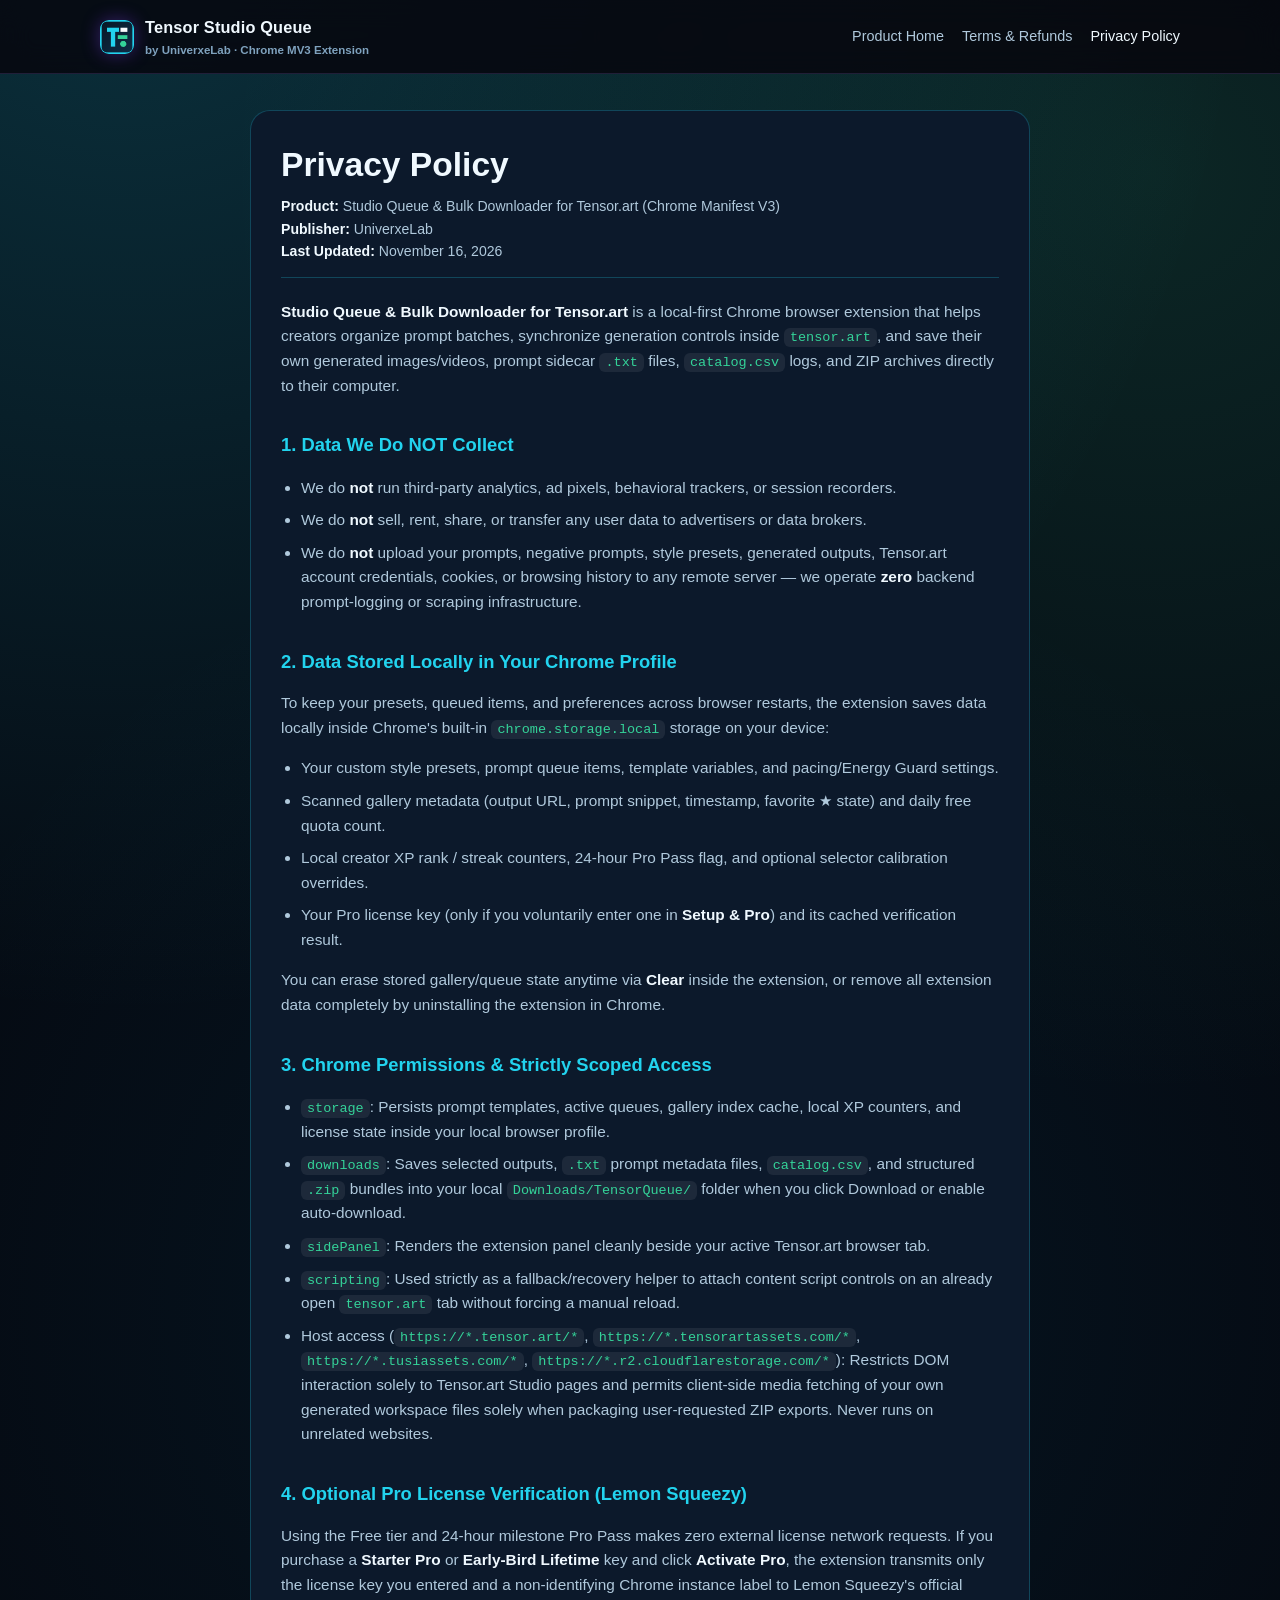
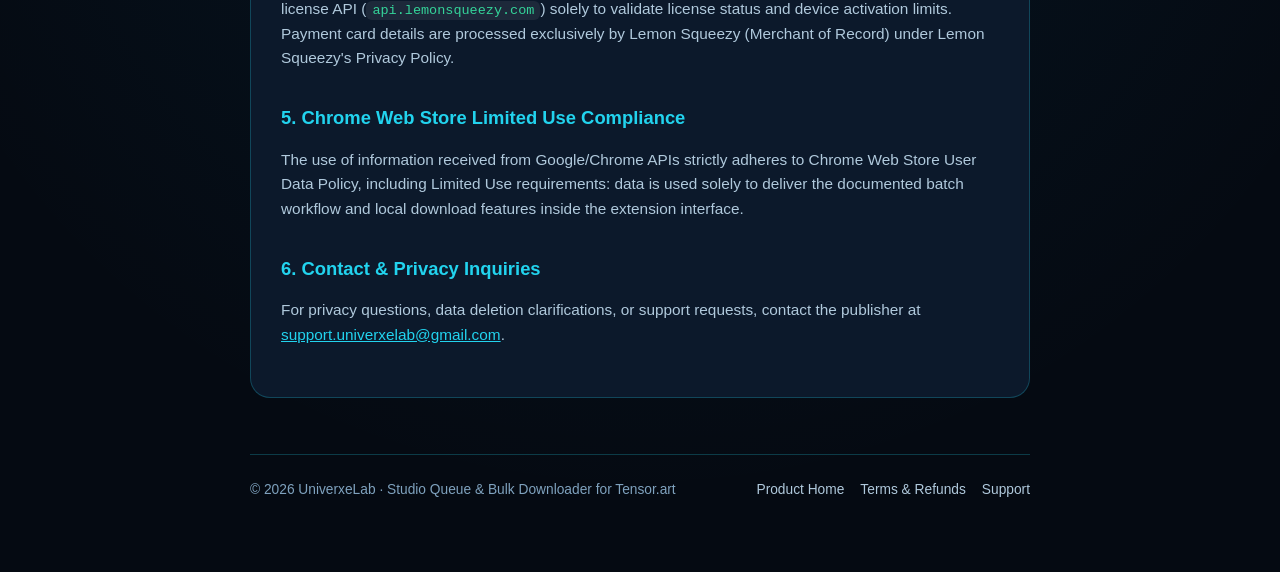
==== privacy-policy.html @ 4c56f5c7 "Deploy Tensor Studio Queue v0.1.0 site, privacy policy, and store showcase" ====
<!DOCTYPE html>
<html lang="en">
  <head>
    <meta charset="UTF-8" />
    <meta name="viewport" content="width=device-width, initial-scale=1.0" />
    <title>Privacy Policy — Studio Queue &amp; Bulk Downloader for Tensor.art</title>
    <meta
      http-equiv="Content-Security-Policy"
      content="default-src 'self'; img-src 'self' data:; style-src 'self'; script-src 'self'; object-src 'none'; base-uri 'self'; form-action 'none';"
    />
    <meta name="referrer" content="strict-origin-when-cross-origin" />
    <link rel="icon" type="image/png" href="./assets/icon128.png" />
    <link rel="stylesheet" href="./styles.css" />
  </head>
  <body>
    <header class="topbar">
      <div class="topbar-inner">
        <a class="brand" href="./index.html">
          <img src="./assets/icon128.png" alt="Tensor Studio Queue icon" width="34" height="34" />
          <span>
            <span class="brand-name">Tensor Studio Queue</span>
            <span class="brand-sub">by UniverxeLab · Chrome MV3 Extension</span>
          </span>
        </a>
        <nav class="nav-links" aria-label="Primary navigation">
          <a href="./index.html">Product Home</a>
          <a href="./terms.html">Terms &amp; Refunds</a>
          <a href="./privacy-policy.html" aria-current="page">Privacy Policy</a>
        </nav>
      </div>
    </header>

    <main class="wrap wrap-narrow">
      <article class="legal-doc">
        <h1>Privacy Policy</h1>
        <div class="meta-bar">
          <strong>Product:</strong> Studio Queue &amp; Bulk Downloader for Tensor.art (Chrome Manifest V3)<br />
          <strong>Publisher:</strong> UniverxeLab<br />
          <strong>Last Updated:</strong> November 16, 2026
        </div>

        <p>
          <strong>Studio Queue &amp; Bulk Downloader for Tensor.art</strong> is a local-first Chrome browser extension
          that helps creators organize prompt batches, synchronize generation controls inside <code>tensor.art</code>,
          and save their own generated images/videos, prompt sidecar <code>.txt</code> files, <code>catalog.csv</code>
          logs, and ZIP archives directly to their computer.
        </p>

        <h2>1. Data We Do NOT Collect</h2>
        <ul>
          <li>We do <strong>not</strong> run third-party analytics, ad pixels, behavioral trackers, or session recorders.</li>
          <li>We do <strong>not</strong> sell, rent, share, or transfer any user data to advertisers or data brokers.</li>
          <li>
            We do <strong>not</strong> upload your prompts, negative prompts, style presets, generated outputs, Tensor.art
            account credentials, cookies, or browsing history to any remote server — we operate <strong>zero</strong>
            backend prompt-logging or scraping infrastructure.
          </li>
        </ul>

        <h2>2. Data Stored Locally in Your Chrome Profile</h2>
        <p>
          To keep your presets, queued items, and preferences across browser restarts, the extension saves data locally
          inside Chrome's built-in <code>chrome.storage.local</code> storage on your device:
        </p>
        <ul>
          <li>Your custom style presets, prompt queue items, template variables, and pacing/Energy Guard settings.</li>
          <li>Scanned gallery metadata (output URL, prompt snippet, timestamp, favorite ★ state) and daily free quota count.</li>
          <li>Local creator XP rank / streak counters, 24-hour Pro Pass flag, and optional selector calibration overrides.</li>
          <li>Your Pro license key (only if you voluntarily enter one in <strong>Setup &amp; Pro</strong>) and its cached verification result.</li>
        </ul>
        <p>
          You can erase stored gallery/queue state anytime via <strong>Clear</strong> inside the extension, or remove all
          extension data completely by uninstalling the extension in Chrome.
        </p>

        <h2>3. Chrome Permissions &amp; Strictly Scoped Access</h2>
        <ul>
          <li>
            <code>storage</code>: Persists prompt templates, active queues, gallery index cache, local XP counters, and
            license state inside your local browser profile.
          </li>
          <li>
            <code>downloads</code>: Saves selected outputs, <code>.txt</code> prompt metadata files, <code>catalog.csv</code>,
            and structured <code>.zip</code> bundles into your local <code>Downloads/TensorQueue/</code> folder when you click
            Download or enable auto-download.
          </li>
          <li>
            <code>sidePanel</code>: Renders the extension panel cleanly beside your active Tensor.art browser tab.
          </li>
          <li>
            <code>scripting</code>: Used strictly as a fallback/recovery helper to attach content script controls on an
            already open <code>tensor.art</code> tab without forcing a manual reload.
          </li>
          <li>
            Host access (<code>https://*.tensor.art/*</code>, <code>https://*.tensorartassets.com/*</code>,
            <code>https://*.tusiassets.com/*</code>, <code>https://*.r2.cloudflarestorage.com/*</code>): Restricts DOM
            interaction solely to Tensor.art Studio pages and permits client-side media fetching of your own generated
            workspace files solely when packaging user-requested ZIP exports. Never runs on unrelated websites.
          </li>
        </ul>

        <h2>4. Optional Pro License Verification (Lemon Squeezy)</h2>
        <p>
          Using the Free tier and 24-hour milestone Pro Pass makes zero external license network requests. If you purchase
          a <strong>Starter Pro</strong> or <strong>Early-Bird Lifetime</strong> key and click <strong>Activate Pro</strong>,
          the extension transmits only the license key you entered and a non-identifying Chrome instance label to Lemon
          Squeezy's official license API (<code>api.lemonsqueezy.com</code>) solely to validate license status and device
          activation limits. Payment card details are processed exclusively by Lemon Squeezy (Merchant of Record) under
          Lemon Squeezy's Privacy Policy.
        </p>

        <h2>5. Chrome Web Store Limited Use Compliance</h2>
        <p>
          The use of information received from Google/Chrome APIs strictly adheres to Chrome Web Store User Data Policy,
          including Limited Use requirements: data is used solely to deliver the documented batch workflow and local
          download features inside the extension interface.
        </p>

        <h2>6. Contact &amp; Privacy Inquiries</h2>
        <p>
          For privacy questions, data deletion clarifications, or support requests, contact the publisher at
          <a href="mailto:support.univerxelab@gmail.com">support.univerxelab@gmail.com</a>.
        </p>
      </article>

      <footer>
        <span>© 2026 UniverxeLab · Studio Queue &amp; Bulk Downloader for Tensor.art</span>
        <div class="footer-links">
          <a href="./index.html">Product Home</a>
          <a href="./terms.html">Terms &amp; Refunds</a>
          <a href="mailto:support.univerxelab@gmail.com">Support</a>
        </div>
      </footer>
    </main>
  </body>
</html>
---- styles.css ----
:root {
  --bg: #050a12;
  --bg-elev: #0a1424;
  --card: #0c192b;
  --card-2: #11223a;
  --border: rgba(34, 211, 238, 0.24);
  --border-strong: rgba(34, 211, 238, 0.48);
  --mint-border: rgba(52, 211, 153, 0.5);
  --text: #f0f9ff;
  --muted: #b0c9dc;
  --subtle: #7fa2be;
  --accent: #22d3ee;
  --violet: #0891b2;
  --mint: #34d399;
  --gold: #fbbf24;
  --radius: 18px;
}

* {
  box-sizing: border-box;
}

html {
  scroll-behavior: smooth;
}

body {
  margin: 0;
  background:
    radial-gradient(circle at 10% -5%, rgba(34, 211, 238, 0.2), transparent 44%),
    radial-gradient(circle at 90% 8%, rgba(52, 211, 153, 0.14), transparent 40%),
    radial-gradient(circle at 50% 60%, rgba(14, 165, 233, 0.08), transparent 55%),
    var(--bg);
  color: var(--text);
  font-family: -apple-system, BlinkMacSystemFont, "Segoe UI", Roboto, Inter, sans-serif;
  line-height: 1.6;
  -webkit-font-smoothing: antialiased;
}

img {
  max-width: 100%;
  display: block;
}

a {
  color: var(--accent);
}

code {
  background: rgba(255, 255, 255, 0.07);
  padding: 2px 6px;
  border-radius: 6px;
  font-size: 0.88em;
  color: var(--mint);
}

.topbar {
  position: sticky;
  top: 0;
  z-index: 40;
  backdrop-filter: blur(14px);
  background: rgba(7, 6, 13, 0.82);
  border-bottom: 1px solid rgba(167, 139, 250, 0.16);
}

.topbar-inner {
  max-width: 1120px;
  margin: 0 auto;
  padding: 14px 20px;
  display: flex;
  align-items: center;
  justify-content: space-between;
  gap: 16px;
  flex-wrap: wrap;
}

.brand {
  display: inline-flex;
  align-items: center;
  gap: 11px;
  text-decoration: none;
  color: var(--text);
}

.brand img {
  width: 34px;
  height: 34px;
  border-radius: 9px;
  box-shadow: 0 0 18px rgba(124, 58, 237, 0.4);
}

.brand-name {
  font-weight: 800;
  font-size: 1.02rem;
  letter-spacing: 0.01em;
}

.brand-sub {
  display: block;
  font-size: 0.72rem;
  color: var(--subtle);
  font-weight: 600;
}

.nav-links {
  display: flex;
  align-items: center;
  gap: 18px;
  flex-wrap: wrap;
  font-size: 0.9rem;
}

.nav-links a {
  color: var(--muted);
  text-decoration: none;
  font-weight: 500;
}

.nav-links a:hover,
.nav-links a[aria-current="page"] {
  color: var(--text);
}

.wrap {
  max-width: 1120px;
  margin: 0 auto;
  padding: 36px 20px 72px;
}

.wrap-narrow {
  max-width: 820px;
}

.hero {
  background: linear-gradient(155deg, rgba(25, 22, 50, 0.92), rgba(13, 11, 25, 0.96));
  border: 1px solid var(--border);
  border-radius: 24px;
  padding: 38px 34px;
  box-shadow: 0 24px 60px rgba(0, 0, 0, 0.45);
}

.badge {
  display: inline-flex;
  align-items: center;
  gap: 8px;
  padding: 5px 13px;
  border-radius: 999px;
  background: rgba(124, 58, 237, 0.18);
  border: 1px solid rgba(167, 139, 250, 0.42);
  color: #ddd6fe;
  font-size: 0.76rem;
  font-weight: 700;
  letter-spacing: 0.05em;
  text-transform: uppercase;
}

.hero h1 {
  margin: 16px 0 12px;
  font-size: clamp(1.95rem, 3.8vw, 2.9rem);
  line-height: 1.12;
  letter-spacing: -0.02em;
}

.grad-text {
  background: linear-gradient(110deg, #f5f3ff 10%, #a78bfa 55%, #34d399 100%);
  -webkit-background-clip: text;
  background-clip: text;
  color: transparent;
}

.hero-sub {
  color: var(--muted);
  font-size: 1.05rem;
  max-width: 68ch;
  margin: 0 0 24px;
}

.cta-row {
  display: flex;
  gap: 12px;
  flex-wrap: wrap;
  margin-bottom: 22px;
}

.btn {
  display: inline-flex;
  align-items: center;
  justify-content: center;
  gap: 8px;
  padding: 12px 22px;
  border-radius: 12px;
  font-weight: 700;
  font-size: 0.94rem;
  text-decoration: none;
  border: 1px solid var(--border);
  color: var(--text);
  background: var(--card-2);
  cursor: pointer;
  transition: transform 0.15s ease, border-color 0.15s ease, filter 0.15s ease;
}

.btn:hover {
  transform: translateY(-1px);
  border-color: var(--border-strong);
}

.btn-sm {
  padding: 8px 14px;
  font-size: 0.84rem;
  border-radius: 10px;
}

.btn-mint {
  background: linear-gradient(135deg, #10b981, #34d399);
  color: #052219;
  border-color: transparent;
  box-shadow: 0 8px 24px rgba(16, 185, 129, 0.25);
}

.btn-violet {
  background: linear-gradient(135deg, #7c3aed, #8b5cf6);
  color: #ffffff;
  border-color: transparent;
  box-shadow: 0 8px 24px rgba(124, 58, 237, 0.28);
}

.trust-row {
  display: flex;
  flex-wrap: wrap;
  gap: 10px;
  margin-bottom: 28px;
}

.trust-pill {
  padding: 6px 12px;
  border-radius: 999px;
  background: rgba(255, 255, 255, 0.04);
  border: 1px solid rgba(167, 139, 250, 0.2);
  color: var(--muted);
  font-size: 0.82rem;
  font-weight: 600;
}

.trust-pill strong {
  color: var(--mint);
}

.hero-frame {
  border-radius: 16px;
  overflow: hidden;
  border: 1px solid rgba(52, 211, 153, 0.35);
  box-shadow: 0 18px 46px rgba(0, 0, 0, 0.5);
  background: #0a0814;
}

.hero-frame img {
  width: 100%;
  height: auto;
}

section {
  margin-top: 62px;
}

.section-head {
  margin-bottom: 24px;
}

.section-kicker {
  font-size: 0.78rem;
  font-weight: 700;
  letter-spacing: 0.08em;
  text-transform: uppercase;
  color: var(--mint);
  margin-bottom: 6px;
}

.section-head h2 {
  margin: 0 0 8px;
  font-size: clamp(1.45rem, 2.6vw, 2rem);
  line-height: 1.2;
}

.section-head p {
  margin: 0;
  color: var(--muted);
  max-width: 66ch;
}

.grid-3 {
  display: grid;
  grid-template-columns: repeat(auto-fit, minmax(250px, 1fr));
  gap: 18px;
}

.grid-2 {
  display: grid;
  grid-template-columns: repeat(2, minmax(0, 1fr));
  gap: 20px;
}

.mt-20 {
  margin-top: 20px;
}

.card {
  background: var(--card);
  border: 1px solid var(--border);
  border-radius: var(--radius);
  padding: 24px;
}

.card h3 {
  margin: 0 0 8px;
  font-size: 1.08rem;
  color: var(--text);
}

.card p,
.card li {
  color: var(--muted);
  font-size: 0.94rem;
}

.card ul {
  padding-left: 18px;
  margin: 12px 0 0;
}

.card li + li {
  margin-top: 6px;
}

.step-num {
  display: inline-flex;
  align-items: center;
  justify-content: center;
  width: 30px;
  height: 30px;
  border-radius: 9px;
  background: rgba(124, 58, 237, 0.25);
  border: 1px solid rgba(167, 139, 250, 0.45);
  color: #ddd6fe;
  font-weight: 800;
  font-size: 0.85rem;
  margin-bottom: 12px;
}

.shot-card {
  background: var(--card);
  border: 1px solid var(--border);
  border-radius: var(--radius);
  overflow: hidden;
  display: flex;
  flex-direction: column;
  transition: border-color 0.16s ease, transform 0.16s ease;
}

.shot-card:hover {
  border-color: var(--mint-border);
  transform: translateY(-2px);
}

.shot-thumb {
  border: 0;
  padding: 0;
  background: #0a0815;
  cursor: zoom-in;
  display: block;
  width: 100%;
  aspect-ratio: 16 / 10;
  overflow: hidden;
}

.shot-thumb img {
  width: 100%;
  height: 100%;
  object-fit: cover;
}

.shot-body {
  padding: 18px 20px 20px;
}

.shot-tag {
  font-size: 0.74rem;
  font-weight: 700;
  text-transform: uppercase;
  letter-spacing: 0.06em;
  color: var(--accent);
  margin-bottom: 4px;
}

.shot-body h3 {
  margin: 0 0 6px;
  font-size: 1.02rem;
}

.shot-body p {
  margin: 0;
  color: var(--muted);
  font-size: 0.9rem;
}

.price-card {
  display: flex;
  flex-direction: column;
  justify-content: space-between;
  gap: 20px;
}

.price-card-head {
  padding-bottom: 14px;
  border-bottom: 1px solid rgba(167, 139, 250, 0.16);
  margin-bottom: 14px;
}

.price-card h3 {
  margin: 0 0 6px;
  font-size: 1.28rem;
  font-weight: 800;
  letter-spacing: -0.015em;
  color: #ffffff;
}

.price-card ul {
  margin: 0;
}

.card-featured {
  border-color: var(--mint-border);
  background: linear-gradient(155deg, rgba(124, 58, 237, 0.2), rgba(20, 241, 149, 0.08));
  box-shadow: 0 14px 38px rgba(124, 58, 237, 0.16), 0 8px 24px rgba(16, 185, 129, 0.1);
}

.plan-badge {
  display: inline-block;
  padding: 4px 11px;
  border-radius: 999px;
  font-size: 0.7rem;
  font-weight: 700;
  text-transform: uppercase;
  letter-spacing: 0.06em;
  margin-bottom: 12px;
}

.plan-badge-slate {
  background: rgba(148, 163, 184, 0.1);
  border: 1px solid rgba(148, 163, 184, 0.28);
  color: #cbd5e1;
}

.plan-badge-indigo {
  background: rgba(99, 102, 241, 0.14);
  border: 1px solid rgba(129, 140, 248, 0.36);
  color: #c7d2fe;
}

.plan-badge-violet {
  background: linear-gradient(135deg, rgba(124, 58, 237, 0.32), rgba(99, 102, 241, 0.24));
  border: 1px solid rgba(167, 139, 250, 0.62);
  color: #ede9fe;
  box-shadow: 0 0 18px rgba(139, 92, 246, 0.22);
}

.price {
  font-size: 2rem;
  font-weight: 800;
  color: var(--mint);
  line-height: 1.1;
  margin: 0;
}

.price-neutral {
  color: #f1f5f9;
}

.price-indigo {
  color: #ddd6fe;
}

.price s.price-strike {
  font-size: 1.22rem;
  font-weight: 700;
  color: var(--subtle);
  text-decoration: line-through;
  text-decoration-thickness: 2px;
  margin-right: 6px;
}

.price span {
  font-size: 0.9rem;
  color: var(--muted);
  font-weight: 600;
}

.price-batch-note {
  margin: 0 0 14px;
  padding: 8px 11px;
  border-radius: 10px;
  border: 1px solid rgba(52, 211, 153, 0.3);
  background: rgba(52, 211, 153, 0.08);
  font-size: 0.81rem;
  line-height: 1.42;
  color: #a7f3d0;
  font-weight: 600;
}

.callout-banner {
  margin-top: 22px;
  padding: 18px 22px;
  border-radius: 16px;
  border: 1px solid rgba(139, 92, 246, 0.36);
  background: linear-gradient(135deg, rgba(124, 58, 237, 0.12), rgba(19, 17, 38, 0.92));
  color: var(--text);
  font-size: 0.94rem;
}

.callout-banner strong {
  color: #c4b5fd;
}

.faq-list {
  display: grid;
  gap: 12px;
}

.faq-item {
  background: var(--card);
  border: 1px solid var(--border);
  border-radius: 14px;
  padding: 16px 20px;
}

.faq-item summary {
  cursor: pointer;
  font-weight: 700;
  font-size: 0.98rem;
  color: var(--text);
  list-style: none;
  display: flex;
  justify-content: space-between;
  align-items: center;
  gap: 12px;
}

.faq-item summary::after {
  content: "+";
  color: var(--mint);
  font-size: 1.2rem;
  font-weight: 700;
}

.faq-item[open] summary::after {
  content: "−";
}

.faq-item p {
  margin: 12px 0 0;
  color: var(--muted);
  font-size: 0.93rem;
}

.legal-doc {
  background: var(--card);
  border: 1px solid var(--border);
  border-radius: 20px;
  padding: 34px 30px;
}

.legal-doc h1 {
  margin: 0 0 10px;
  font-size: clamp(1.6rem, 3vw, 2.1rem);
  line-height: 1.2;
}

.legal-doc h2 {
  margin: 2rem 0 0.65rem;
  font-size: 1.15rem;
  color: var(--accent);
}

.legal-doc p,
.legal-doc li {
  color: var(--muted);
  font-size: 0.96rem;
}

.legal-doc strong {
  color: var(--text);
}

.legal-doc ul {
  padding-left: 20px;
}

.legal-doc li + li {
  margin-top: 8px;
}

.meta-bar {
  font-size: 0.88rem;
  color: var(--muted);
  border-bottom: 1px solid var(--border);
  padding-bottom: 14px;
  margin-bottom: 22px;
}

footer {
  margin-top: 56px;
  border-top: 1px solid var(--border);
  padding-top: 24px;
  display: flex;
  justify-content: space-between;
  align-items: center;
  flex-wrap: wrap;
  gap: 14px;
  color: var(--subtle);
  font-size: 0.86rem;
}

.footer-links {
  display: flex;
  flex-wrap: wrap;
  gap: 16px;
}

.footer-links a {
  color: var(--muted);
  text-decoration: none;
}

.footer-links a:hover {
  color: var(--text);
}

.lightbox {
  position: fixed;
  inset: 0;
  z-index: 90;
  background: rgba(5, 4, 10, 0.9);
  display: none;
  align-items: center;
  justify-content: center;
  padding: 24px;
}

.lightbox.open {
  display: flex;
}

.lightbox-inner {
  max-width: 1080px;
  width: 100%;
  background: var(--card);
  border: 1px solid var(--border-strong);
  border-radius: 16px;
  overflow: hidden;
}

.lightbox-bar {
  display: flex;
  justify-content: space-between;
  align-items: center;
  padding: 10px 16px;
  border-bottom: 1px solid var(--border);
  font-size: 0.9rem;
  font-weight: 600;
}

.lightbox-close {
  background: transparent;
  border: 1px solid var(--border);
  color: var(--text);
  border-radius: 8px;
  padding: 4px 10px;
  cursor: pointer;
  font-weight: 700;
}

.hero-top {
  margin-top: 0;
}

.shot-wide {
  margin-top: 20px;
}

.shot-wide-grid {
  gap: 0;
  align-items: center;
}

.shot-wide-body {
  padding: 26px 28px;
}

.mb-12 {
  margin-bottom: 12px;
}

.section-compact {
  margin-top: 44px;
}

.cta-tight {
  margin: 16px 0 0;
}

.maker-head {
  display: flex;
  align-items: center;
  gap: 14px;
  margin-bottom: 14px;
}

.maker-avatar {
  width: 48px;
  height: 48px;
  border-radius: 14px;
  display: inline-flex;
  align-items: center;
  justify-content: center;
  font-weight: 800;
  font-size: 1.05rem;
  letter-spacing: 0.04em;
  color: #04130d;
  background: linear-gradient(135deg, var(--accent), var(--mint));
  flex-shrink: 0;
  box-shadow: 0 0 22px rgba(52, 211, 153, 0.25);
}

.maker-meta {
  font-size: 0.8rem;
  color: var(--mint);
  font-weight: 700;
  letter-spacing: 0.03em;
  text-transform: uppercase;
}

.maker-pills {
  display: flex;
  flex-wrap: wrap;
  gap: 8px;
  margin-top: 16px;
}

.maker-pill {
  padding: 5px 10px;
  border-radius: 999px;
  background: rgba(255, 255, 255, 0.04);
  border: 1px solid var(--border);
  font-size: 0.78rem;
  color: var(--muted);
  font-weight: 600;
}

.divider-top {
  margin-top: 20px;
  padding-top: 16px;
  border-top: 1px solid var(--border);
  font-size: 0.86rem;
  color: var(--muted);
}

@media (max-width: 720px) {
  .grid-2 {
    grid-template-columns: 1fr;
  }
}

@media (max-width: 640px) {
  .hero {
    padding: 26px 20px;
  }
  .legal-doc {
    padding: 24px 18px;
  }
  .nav-links {
    gap: 12px;
    font-size: 0.84rem;
  }
}
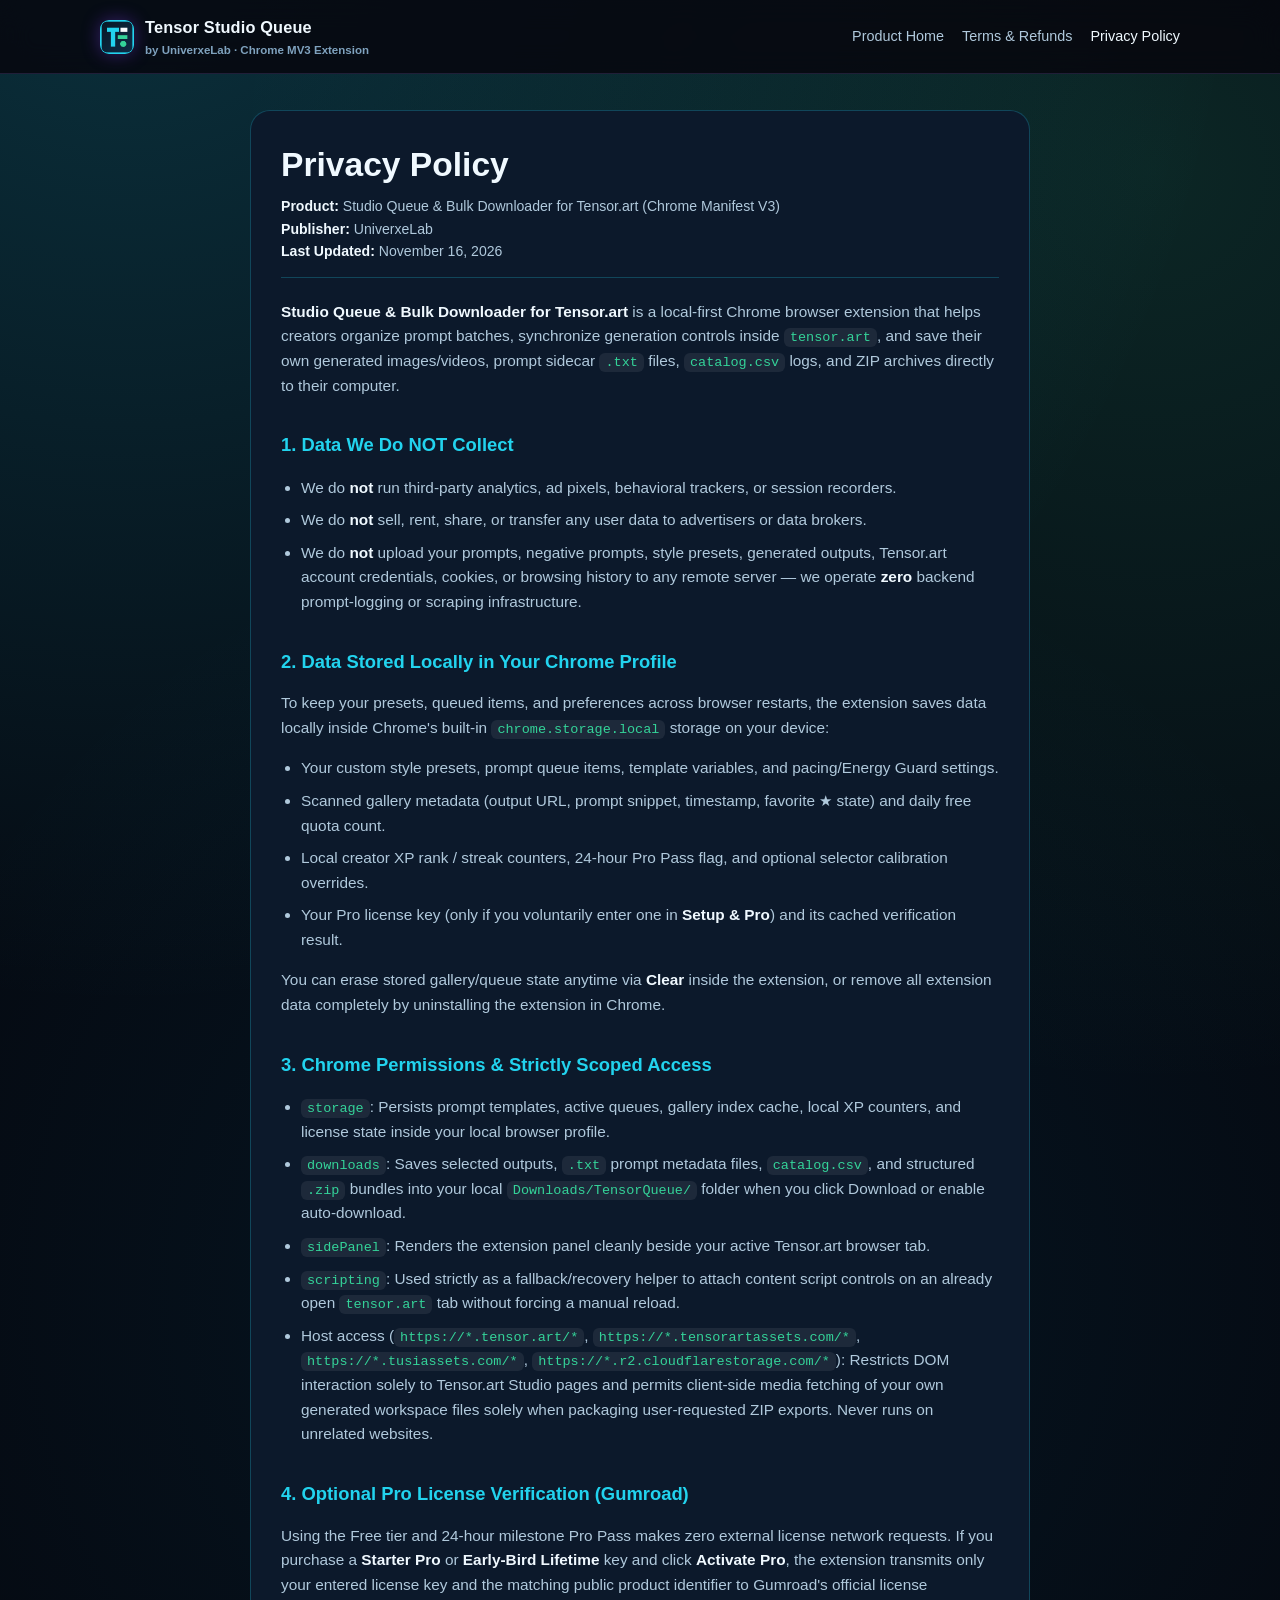
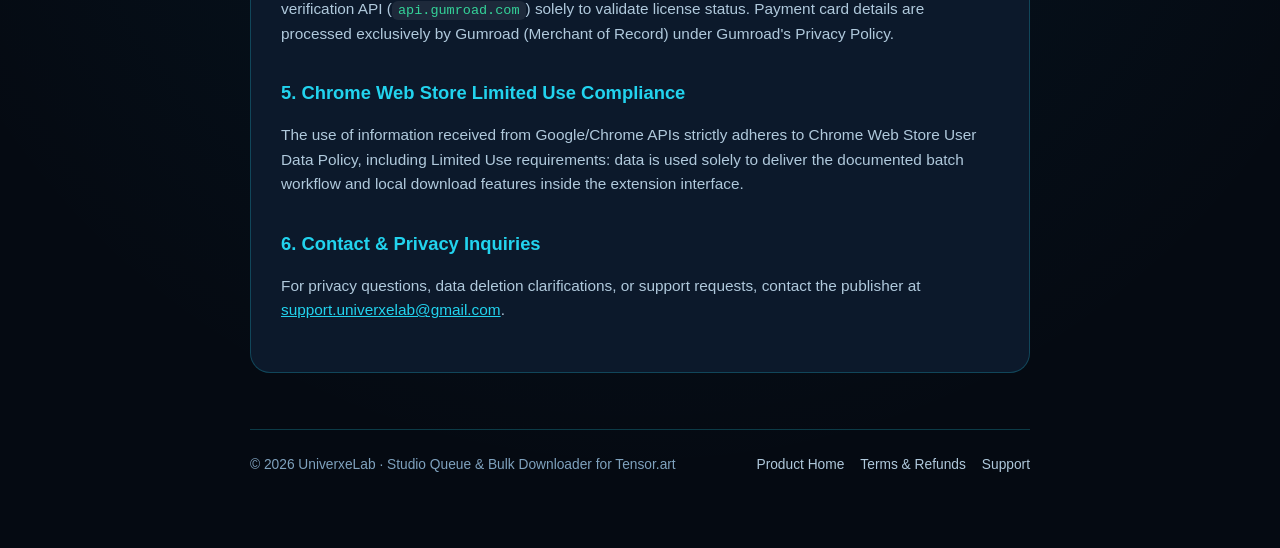
==== commit 1e7c981f: "Migrate Tensor Studio Queue site, terms, and privacy policy to Gumroad" ====
--- a/privacy-policy.html
+++ b/privacy-policy.html
@@ -99,14 +99,13 @@
           </li>
         </ul>
 
-        <h2>4. Optional Pro License Verification (Lemon Squeezy)</h2>
+        <h2>4. Optional Pro License Verification (Gumroad)</h2>
         <p>
           Using the Free tier and 24-hour milestone Pro Pass makes zero external license network requests. If you purchase
           a <strong>Starter Pro</strong> or <strong>Early-Bird Lifetime</strong> key and click <strong>Activate Pro</strong>,
-          the extension transmits only the license key you entered and a non-identifying Chrome instance label to Lemon
-          Squeezy's official license API (<code>api.lemonsqueezy.com</code>) solely to validate license status and device
-          activation limits. Payment card details are processed exclusively by Lemon Squeezy (Merchant of Record) under
-          Lemon Squeezy's Privacy Policy.
+          the extension transmits only your entered license key and the matching public product identifier to Gumroad's
+          official license verification API (<code>api.gumroad.com</code>) solely to validate license status. Payment card
+          details are processed exclusively by Gumroad (Merchant of Record) under Gumroad's Privacy Policy.
         </p>
 
         <h2>5. Chrome Web Store Limited Use Compliance</h2>
